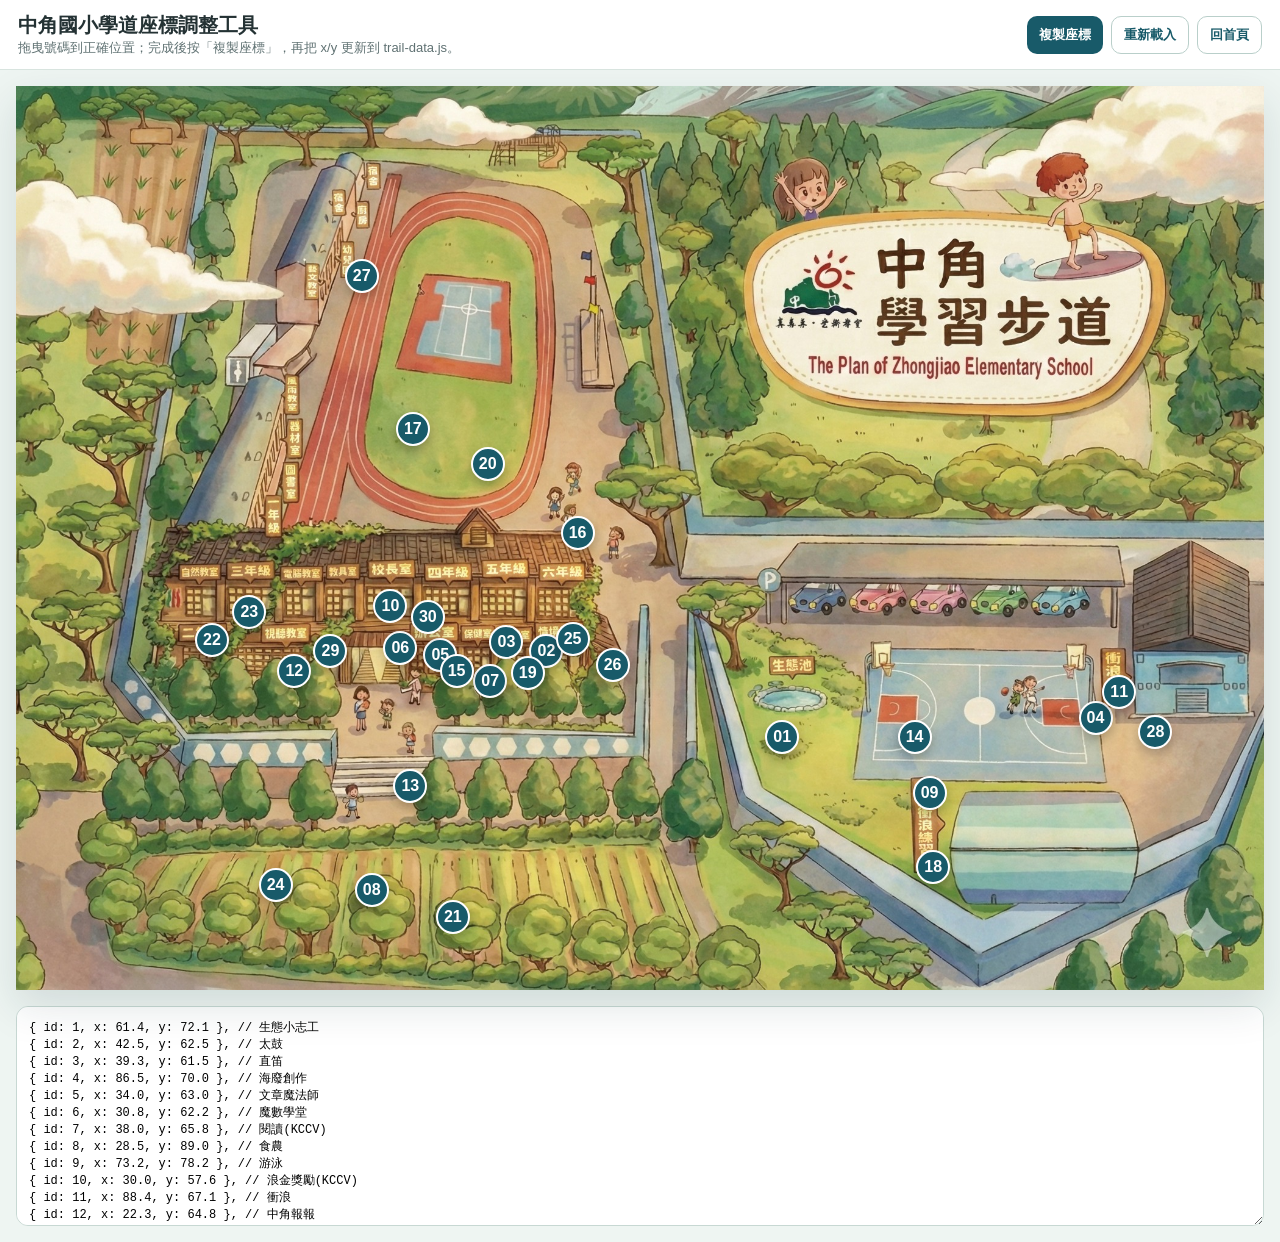
==== position-editor.html @ c11251f6 "Add files via upload" ====
<!doctype html>
<html lang="zh-Hant">
<head>
  <meta charset="utf-8" />
  <meta name="viewport" content="width=device-width, initial-scale=1" />
  <title>學道座標調整工具｜中角國小</title>
  <style>
    *{box-sizing:border-box} body{margin:0;font-family:"PingFang TC","Microsoft JhengHei",sans-serif;background:#eef5f2;color:#243234}
    header{position:sticky;top:0;z-index:20;background:#fff;padding:12px 18px;border-bottom:1px solid #d8e4df;display:flex;gap:12px;align-items:center;justify-content:space-between;flex-wrap:wrap}
    h1{font-size:20px;margin:0}.note{font-size:13px;color:#607273}.actions{display:flex;gap:8px}
    button{border:0;border-radius:10px;padding:9px 12px;background:#185a69;color:#fff;font-weight:700;cursor:pointer}button.alt{background:#fff;color:#185a69;border:1px solid #b9cfca}
    .wrap{padding:16px}.map{position:relative;width:min(1400px,100%);aspect-ratio:2047/1482;margin:auto;box-shadow:0 16px 40px #15343a22;background:#fff}
    .map img{width:100%;height:100%;display:block}.pin{position:absolute;transform:translate(-50%,-50%);width:34px;height:34px;border-radius:50%;border:2px solid #fff;background:#185a69;color:#fff;display:grid;place-items:center;font-weight:900;cursor:grab;box-shadow:0 5px 12px #0004;touch-action:none}.pin:active{cursor:grabbing;background:#d98b2b}
    textarea{width:min(1400px,100%);display:block;margin:16px auto 0;min-height:220px;border:1px solid #c7d8d3;border-radius:12px;padding:12px;font-family:ui-monospace,monospace;font-size:12px;background:#fff}
  </style>
</head>
<body>
<header>
  <div><h1>中角國小學道座標調整工具</h1><div class="note">拖曳號碼到正確位置；完成後按「複製座標」，再把 x/y 更新到 trail-data.js。</div></div>
  <div class="actions"><button id="copyBtn">複製座標</button><button id="resetBtn" class="alt">重新載入</button><a href="index.html"><button class="alt">回首頁</button></a></div>
</header>
<div class="wrap">
  <div id="map" class="map"><img src="assets/campus-map.jpg" alt="校園地圖"><div id="pins"></div></div>
  <textarea id="output" aria-label="座標輸出"></textarea>
</div>
<script src="trail-data.js"></script>
<script>
const map=document.getElementById('map'), pins=document.getElementById('pins'), output=document.getElementById('output');
const local=window.TRAILS.map(t=>({...t}));
function renderOut(){output.value=local.map(t=>`{ id: ${t.id}, x: ${t.x.toFixed(1)}, y: ${t.y.toFixed(1)} }, // ${t.name}`).join('\n')}
local.forEach(t=>{const p=document.createElement('div');p.className='pin';p.textContent=String(t.id).padStart(2,'0');p.style.left=t.x+'%';p.style.top=t.y+'%';p.title=t.name;p.dataset.id=t.id;p.addEventListener('pointerdown',e=>{p.setPointerCapture(e.pointerId);const move=ev=>{const r=map.getBoundingClientRect();let x=(ev.clientX-r.left)/r.width*100,y=(ev.clientY-r.top)/r.height*100;x=Math.max(0,Math.min(100,x));y=Math.max(0,Math.min(100,y));t.x=x;t.y=y;p.style.left=x+'%';p.style.top=y+'%';renderOut()};const up=ev=>{p.releasePointerCapture(ev.pointerId);p.removeEventListener('pointermove',move);p.removeEventListener('pointerup',up)};p.addEventListener('pointermove',move);p.addEventListener('pointerup',up)});pins.appendChild(p)});renderOut();
document.getElementById('copyBtn').onclick=async()=>{renderOut();await navigator.clipboard.writeText(output.value);document.getElementById('copyBtn').textContent='已複製 ✓';setTimeout(()=>document.getElementById('copyBtn').textContent='複製座標',1400)};
document.getElementById('resetBtn').onclick=()=>location.reload();
</script>
</body>
</html>
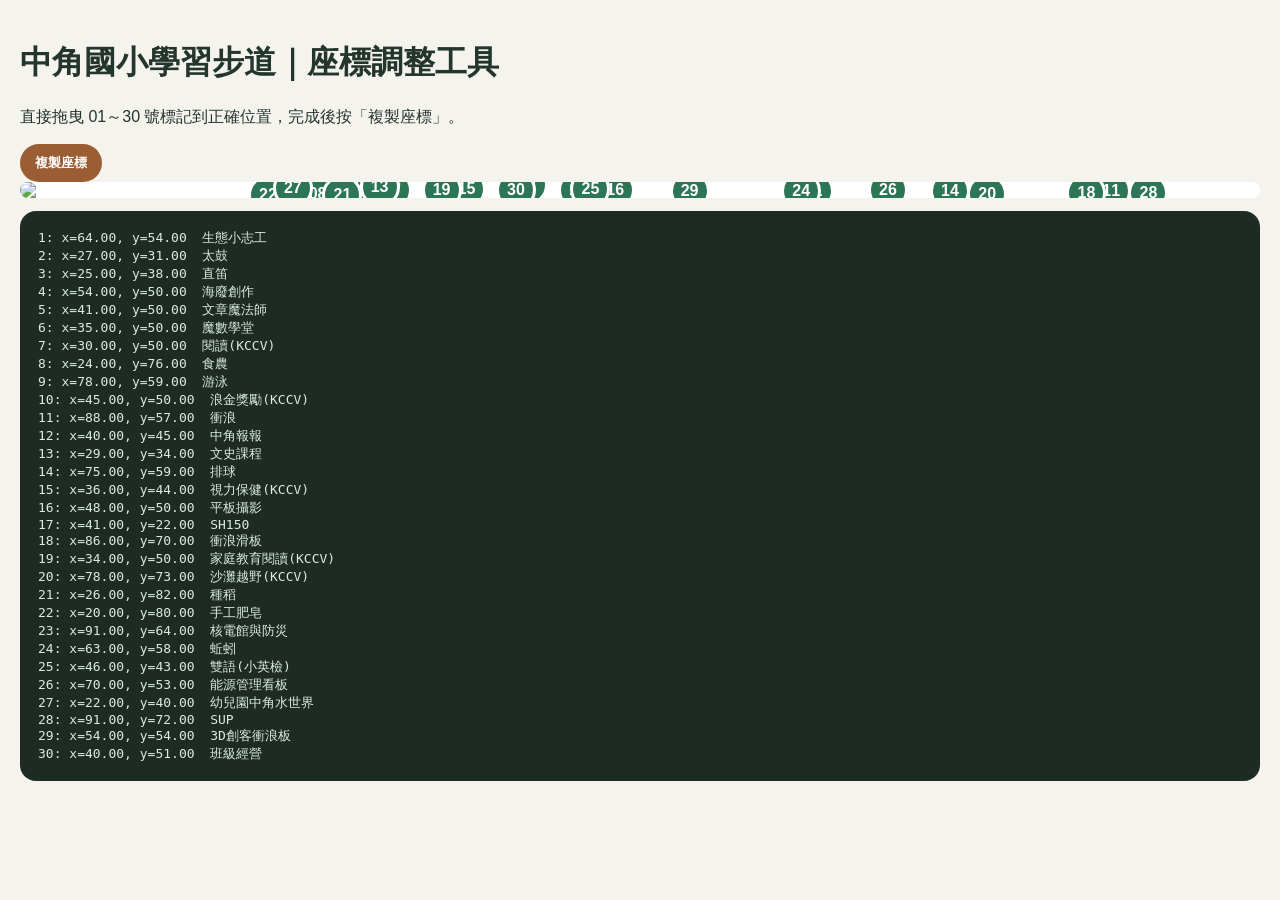
==== commit 80a942f1: "Add files via upload" ====
--- a/position-editor.html
+++ b/position-editor.html
@@ -1,36 +1,31 @@
 <!doctype html>
 <html lang="zh-Hant">
-<head>
-  <meta charset="utf-8" />
-  <meta name="viewport" content="width=device-width, initial-scale=1" />
-  <title>學道座標調整工具｜中角國小</title>
-  <style>
-    *{box-sizing:border-box} body{margin:0;font-family:"PingFang TC","Microsoft JhengHei",sans-serif;background:#eef5f2;color:#243234}
-    header{position:sticky;top:0;z-index:20;background:#fff;padding:12px 18px;border-bottom:1px solid #d8e4df;display:flex;gap:12px;align-items:center;justify-content:space-between;flex-wrap:wrap}
-    h1{font-size:20px;margin:0}.note{font-size:13px;color:#607273}.actions{display:flex;gap:8px}
-    button{border:0;border-radius:10px;padding:9px 12px;background:#185a69;color:#fff;font-weight:700;cursor:pointer}button.alt{background:#fff;color:#185a69;border:1px solid #b9cfca}
-    .wrap{padding:16px}.map{position:relative;width:min(1400px,100%);aspect-ratio:2047/1482;margin:auto;box-shadow:0 16px 40px #15343a22;background:#fff}
-    .map img{width:100%;height:100%;display:block}.pin{position:absolute;transform:translate(-50%,-50%);width:34px;height:34px;border-radius:50%;border:2px solid #fff;background:#185a69;color:#fff;display:grid;place-items:center;font-weight:900;cursor:grab;box-shadow:0 5px 12px #0004;touch-action:none}.pin:active{cursor:grabbing;background:#d98b2b}
-    textarea{width:min(1400px,100%);display:block;margin:16px auto 0;min-height:220px;border:1px solid #c7d8d3;border-radius:12px;padding:12px;font-family:ui-monospace,monospace;font-size:12px;background:#fff}
-  </style>
-</head>
-<body>
-<header>
-  <div><h1>中角國小學道座標調整工具</h1><div class="note">拖曳號碼到正確位置；完成後按「複製座標」，再把 x/y 更新到 trail-data.js。</div></div>
-  <div class="actions"><button id="copyBtn">複製座標</button><button id="resetBtn" class="alt">重新載入</button><a href="index.html"><button class="alt">回首頁</button></a></div>
-</header>
-<div class="wrap">
-  <div id="map" class="map"><img src="assets/campus-map.jpg" alt="校園地圖"><div id="pins"></div></div>
-  <textarea id="output" aria-label="座標輸出"></textarea>
-</div>
+<head><meta charset="utf-8"><meta name="viewport" content="width=device-width,initial-scale=1">
+<title>學道座標調整工具</title>
+<style>
+body{font-family:"Microsoft JhengHei",sans-serif;margin:0;background:#f4f3ed;color:#24352c}
+main{max-width:1500px;margin:auto;padding:20px}
+.stage{position:relative;line-height:0;overflow:auto;background:white;border-radius:18px}
+.stage img{display:block;width:100%;min-width:760px}
+.markers{position:absolute;inset:0;min-width:760px}
+.m{position:absolute;transform:translate(-50%,-50%);width:34px;height:34px;border:3px solid #fff;border-radius:50%;background:#2d7557;color:#fff;font-weight:900;display:grid;place-items:center;cursor:grab;line-height:1}
+pre{white-space:pre-wrap;background:#1d2b24;color:#d9eadf;padding:18px;border-radius:16px}
+button{padding:10px 15px;border-radius:999px;border:0;background:#9a5d34;color:#fff;font-weight:800}
+</style></head>
+<body><main><h1>中角國小學習步道｜座標調整工具</h1>
+<p>直接拖曳 01～30 號標記到正確位置，完成後按「複製座標」。</p>
+<button id="copy">複製座標</button>
+<div class="stage"><img id="map" src="assets/中角學習步道圖(文字)正確.jpg"><div class="markers" id="markers"></div></div>
+<pre id="out"></pre></main>
 <script src="trail-data.js"></script>
 <script>
-const map=document.getElementById('map'), pins=document.getElementById('pins'), output=document.getElementById('output');
-const local=window.TRAILS.map(t=>({...t}));
-function renderOut(){output.value=local.map(t=>`{ id: ${t.id}, x: ${t.x.toFixed(1)}, y: ${t.y.toFixed(1)} }, // ${t.name}`).join('\n')}
-local.forEach(t=>{const p=document.createElement('div');p.className='pin';p.textContent=String(t.id).padStart(2,'0');p.style.left=t.x+'%';p.style.top=t.y+'%';p.title=t.name;p.dataset.id=t.id;p.addEventListener('pointerdown',e=>{p.setPointerCapture(e.pointerId);const move=ev=>{const r=map.getBoundingClientRect();let x=(ev.clientX-r.left)/r.width*100,y=(ev.clientY-r.top)/r.height*100;x=Math.max(0,Math.min(100,x));y=Math.max(0,Math.min(100,y));t.x=x;t.y=y;p.style.left=x+'%';p.style.top=y+'%';renderOut()};const up=ev=>{p.releasePointerCapture(ev.pointerId);p.removeEventListener('pointermove',move);p.removeEventListener('pointerup',up)};p.addEventListener('pointermove',move);p.addEventListener('pointerup',up)});pins.appendChild(p)});renderOut();
-document.getElementById('copyBtn').onclick=async()=>{renderOut();await navigator.clipboard.writeText(output.value);document.getElementById('copyBtn').textContent='已複製 ✓';setTimeout(()=>document.getElementById('copyBtn').textContent='複製座標',1400)};
-document.getElementById('resetBtn').onclick=()=>location.reload();
-</script>
-</body>
-</html>
+const data=JSON.parse(JSON.stringify(window.TRAILS)); const box=document.getElementById('markers'); const out=document.getElementById('out');
+function refresh(){out.textContent=data.map(t=>`${t.id}: x=${t.x.toFixed(2)}, y=${t.y.toFixed(2)}  ${t.title}`).join('\n')}
+data.forEach(t=>{const e=document.createElement('div');e.className='m';e.textContent=String(t.id).padStart(2,'0');e.style.left=t.x+'%';e.style.top=t.y+'%';box.appendChild(e);
+let drag=false;
+e.addEventListener('pointerdown',ev=>{drag=true;e.setPointerCapture(ev.pointerId)});
+e.addEventListener('pointermove',ev=>{if(!drag)return;const r=box.getBoundingClientRect();t.x=Math.max(0,Math.min(100,(ev.clientX-r.left)/r.width*100));t.y=Math.max(0,Math.min(100,(ev.clientY-r.top)/r.height*100));e.style.left=t.x+'%';e.style.top=t.y+'%';refresh()});
+e.addEventListener('pointerup',()=>drag=false)});
+document.getElementById('copy').onclick=()=>navigator.clipboard.writeText(out.textContent);
+refresh();
+</script></body></html>
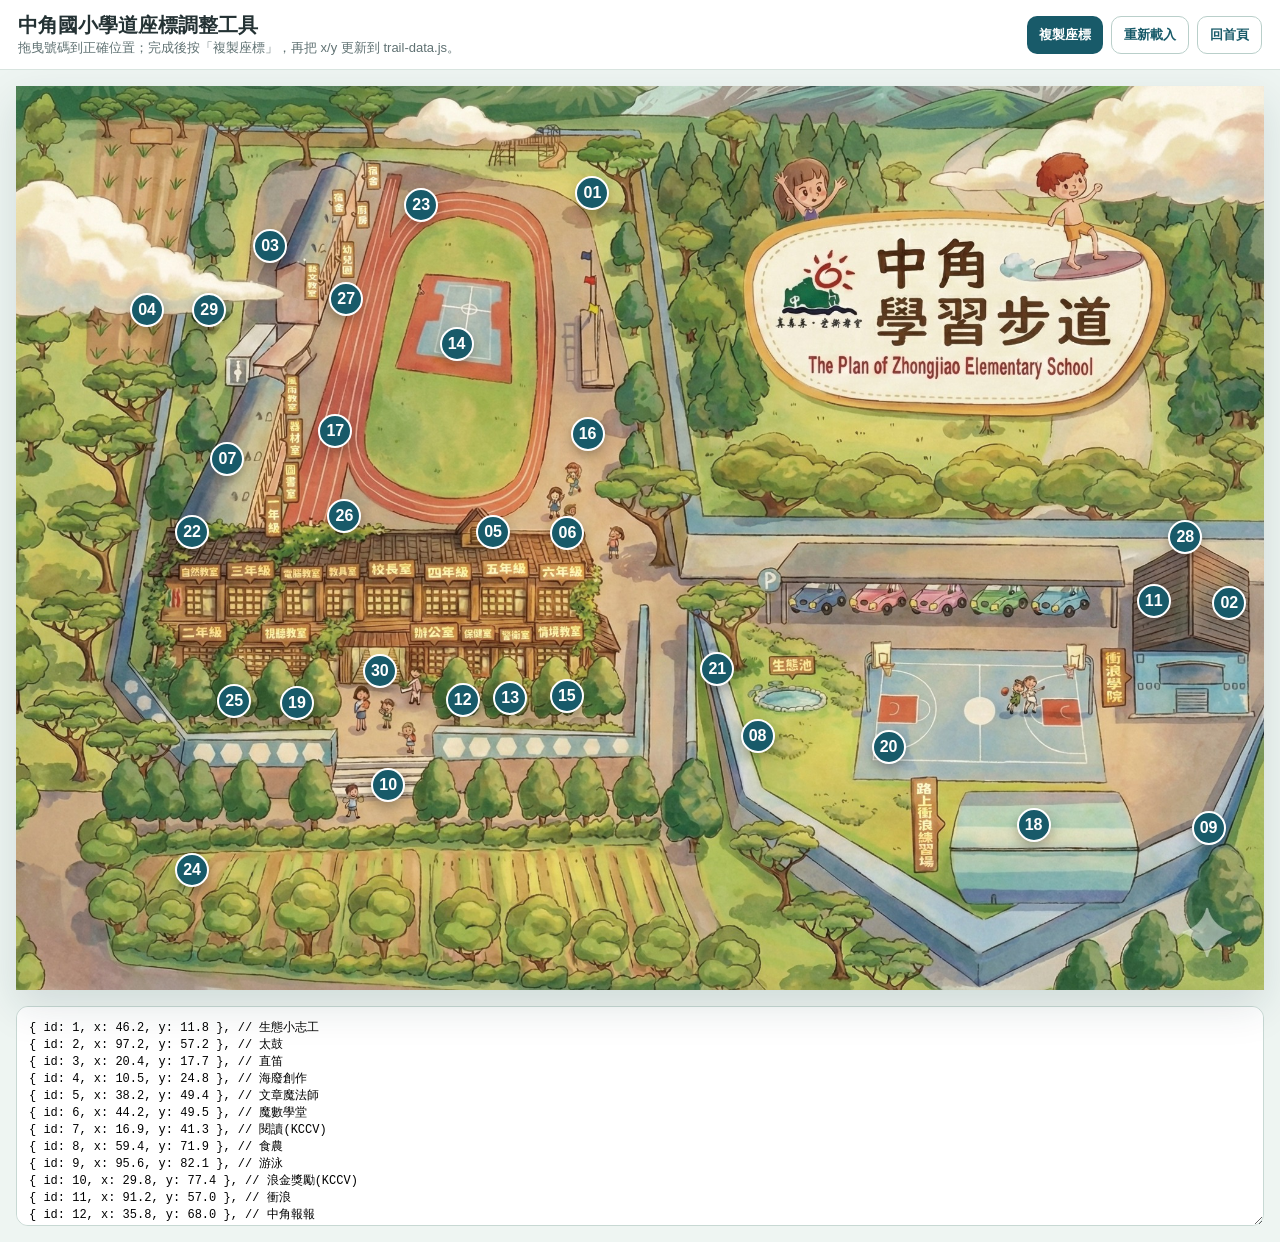
==== commit 7ce4a73b: "Add files via upload" ====
--- a/position-editor.html
+++ b/position-editor.html
@@ -1,31 +1,36 @@
 <!doctype html>
 <html lang="zh-Hant">
-<head><meta charset="utf-8"><meta name="viewport" content="width=device-width,initial-scale=1">
-<title>學道座標調整工具</title>
-<style>
-body{font-family:"Microsoft JhengHei",sans-serif;margin:0;background:#f4f3ed;color:#24352c}
-main{max-width:1500px;margin:auto;padding:20px}
-.stage{position:relative;line-height:0;overflow:auto;background:white;border-radius:18px}
-.stage img{display:block;width:100%;min-width:760px}
-.markers{position:absolute;inset:0;min-width:760px}
-.m{position:absolute;transform:translate(-50%,-50%);width:34px;height:34px;border:3px solid #fff;border-radius:50%;background:#2d7557;color:#fff;font-weight:900;display:grid;place-items:center;cursor:grab;line-height:1}
-pre{white-space:pre-wrap;background:#1d2b24;color:#d9eadf;padding:18px;border-radius:16px}
-button{padding:10px 15px;border-radius:999px;border:0;background:#9a5d34;color:#fff;font-weight:800}
-</style></head>
-<body><main><h1>中角國小學習步道｜座標調整工具</h1>
-<p>直接拖曳 01～30 號標記到正確位置，完成後按「複製座標」。</p>
-<button id="copy">複製座標</button>
-<div class="stage"><img id="map" src="assets/中角學習步道圖(文字)正確.jpg"><div class="markers" id="markers"></div></div>
-<pre id="out"></pre></main>
+<head>
+  <meta charset="utf-8" />
+  <meta name="viewport" content="width=device-width, initial-scale=1" />
+  <title>學道座標調整工具｜中角國小</title>
+  <style>
+    *{box-sizing:border-box} body{margin:0;font-family:"PingFang TC","Microsoft JhengHei",sans-serif;background:#eef5f2;color:#243234}
+    header{position:sticky;top:0;z-index:20;background:#fff;padding:12px 18px;border-bottom:1px solid #d8e4df;display:flex;gap:12px;align-items:center;justify-content:space-between;flex-wrap:wrap}
+    h1{font-size:20px;margin:0}.note{font-size:13px;color:#607273}.actions{display:flex;gap:8px}
+    button{border:0;border-radius:10px;padding:9px 12px;background:#185a69;color:#fff;font-weight:700;cursor:pointer}button.alt{background:#fff;color:#185a69;border:1px solid #b9cfca}
+    .wrap{padding:16px}.map{position:relative;width:min(1400px,100%);aspect-ratio:2047/1482;margin:auto;box-shadow:0 16px 40px #15343a22;background:#fff}
+    .map img{width:100%;height:100%;display:block}.pin{position:absolute;transform:translate(-50%,-50%);width:34px;height:34px;border-radius:50%;border:2px solid #fff;background:#185a69;color:#fff;display:grid;place-items:center;font-weight:900;cursor:grab;box-shadow:0 5px 12px #0004;touch-action:none}.pin:active{cursor:grabbing;background:#d98b2b}
+    textarea{width:min(1400px,100%);display:block;margin:16px auto 0;min-height:220px;border:1px solid #c7d8d3;border-radius:12px;padding:12px;font-family:ui-monospace,monospace;font-size:12px;background:#fff}
+  </style>
+</head>
+<body>
+<header>
+  <div><h1>中角國小學道座標調整工具</h1><div class="note">拖曳號碼到正確位置；完成後按「複製座標」，再把 x/y 更新到 trail-data.js。</div></div>
+  <div class="actions"><button id="copyBtn">複製座標</button><button id="resetBtn" class="alt">重新載入</button><a href="index.html"><button class="alt">回首頁</button></a></div>
+</header>
+<div class="wrap">
+  <div id="map" class="map"><img src="assets/campus-map.jpg" alt="校園地圖"><div id="pins"></div></div>
+  <textarea id="output" aria-label="座標輸出"></textarea>
+</div>
 <script src="trail-data.js"></script>
 <script>
-const data=JSON.parse(JSON.stringify(window.TRAILS)); const box=document.getElementById('markers'); const out=document.getElementById('out');
-function refresh(){out.textContent=data.map(t=>`${t.id}: x=${t.x.toFixed(2)}, y=${t.y.toFixed(2)}  ${t.title}`).join('\n')}
-data.forEach(t=>{const e=document.createElement('div');e.className='m';e.textContent=String(t.id).padStart(2,'0');e.style.left=t.x+'%';e.style.top=t.y+'%';box.appendChild(e);
-let drag=false;
-e.addEventListener('pointerdown',ev=>{drag=true;e.setPointerCapture(ev.pointerId)});
-e.addEventListener('pointermove',ev=>{if(!drag)return;const r=box.getBoundingClientRect();t.x=Math.max(0,Math.min(100,(ev.clientX-r.left)/r.width*100));t.y=Math.max(0,Math.min(100,(ev.clientY-r.top)/r.height*100));e.style.left=t.x+'%';e.style.top=t.y+'%';refresh()});
-e.addEventListener('pointerup',()=>drag=false)});
-document.getElementById('copy').onclick=()=>navigator.clipboard.writeText(out.textContent);
-refresh();
-</script></body></html>+const map=document.getElementById('map'), pins=document.getElementById('pins'), output=document.getElementById('output');
+const local=window.TRAILS.map(t=>({...t}));
+function renderOut(){output.value=local.map(t=>`{ id: ${t.id}, x: ${t.x.toFixed(1)}, y: ${t.y.toFixed(1)} }, // ${t.name}`).join('\n')}
+local.forEach(t=>{const p=document.createElement('div');p.className='pin';p.textContent=String(t.id).padStart(2,'0');p.style.left=t.x+'%';p.style.top=t.y+'%';p.title=t.name;p.dataset.id=t.id;p.addEventListener('pointerdown',e=>{p.setPointerCapture(e.pointerId);const move=ev=>{const r=map.getBoundingClientRect();let x=(ev.clientX-r.left)/r.width*100,y=(ev.clientY-r.top)/r.height*100;x=Math.max(0,Math.min(100,x));y=Math.max(0,Math.min(100,y));t.x=x;t.y=y;p.style.left=x+'%';p.style.top=y+'%';renderOut()};const up=ev=>{p.releasePointerCapture(ev.pointerId);p.removeEventListener('pointermove',move);p.removeEventListener('pointerup',up)};p.addEventListener('pointermove',move);p.addEventListener('pointerup',up)});pins.appendChild(p)});renderOut();
+document.getElementById('copyBtn').onclick=async()=>{renderOut();await navigator.clipboard.writeText(output.value);document.getElementById('copyBtn').textContent='已複製 ✓';setTimeout(()=>document.getElementById('copyBtn').textContent='複製座標',1400)};
+document.getElementById('resetBtn').onclick=()=>location.reload();
+</script>
+</body>
+</html>
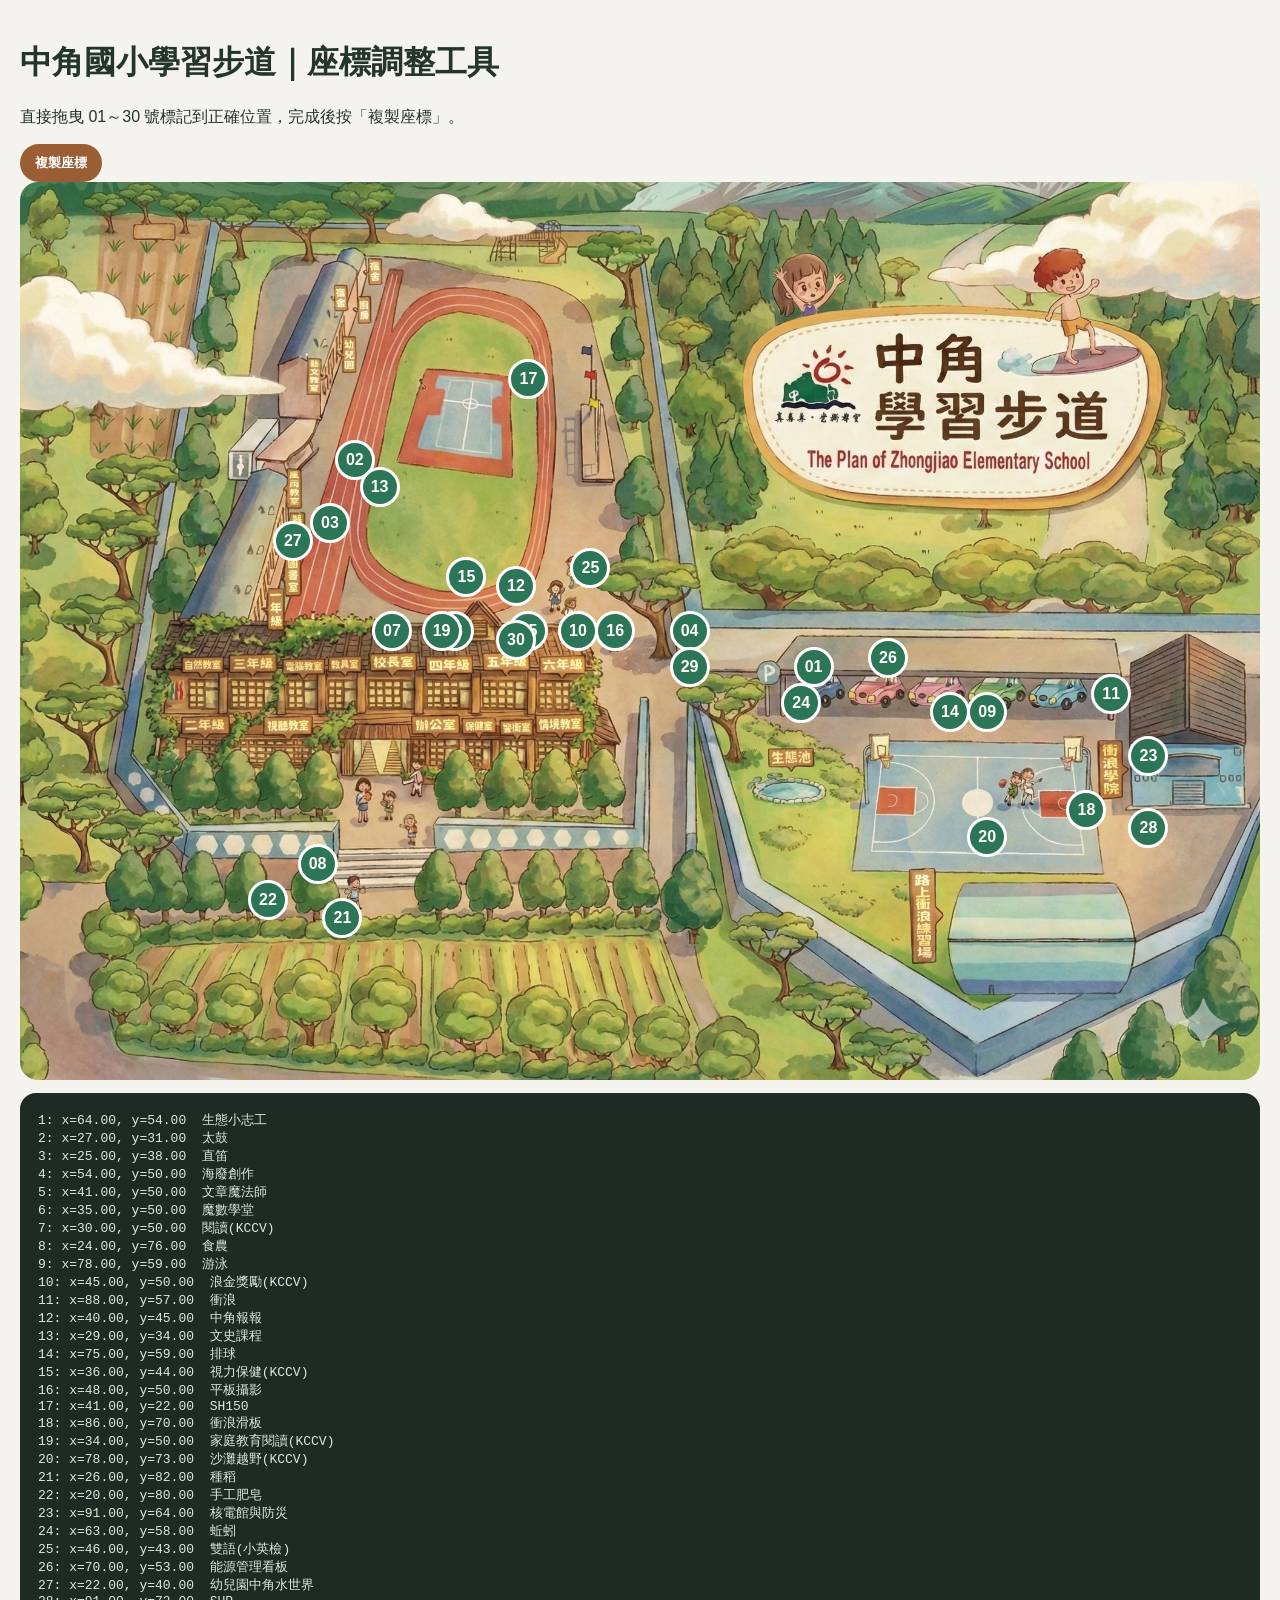
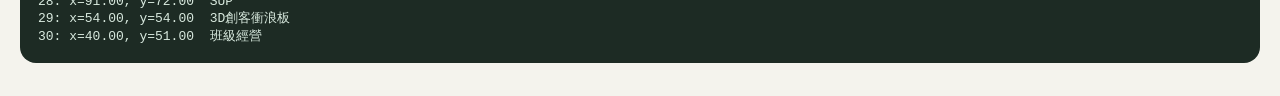
==== commit 25677c2a: "Add files via upload" ====
--- a/position-editor.html
+++ b/position-editor.html
@@ -1,36 +1,31 @@
 <!doctype html>
 <html lang="zh-Hant">
-<head>
-  <meta charset="utf-8" />
-  <meta name="viewport" content="width=device-width, initial-scale=1" />
-  <title>學道座標調整工具｜中角國小</title>
-  <style>
-    *{box-sizing:border-box} body{margin:0;font-family:"PingFang TC","Microsoft JhengHei",sans-serif;background:#eef5f2;color:#243234}
-    header{position:sticky;top:0;z-index:20;background:#fff;padding:12px 18px;border-bottom:1px solid #d8e4df;display:flex;gap:12px;align-items:center;justify-content:space-between;flex-wrap:wrap}
-    h1{font-size:20px;margin:0}.note{font-size:13px;color:#607273}.actions{display:flex;gap:8px}
-    button{border:0;border-radius:10px;padding:9px 12px;background:#185a69;color:#fff;font-weight:700;cursor:pointer}button.alt{background:#fff;color:#185a69;border:1px solid #b9cfca}
-    .wrap{padding:16px}.map{position:relative;width:min(1400px,100%);aspect-ratio:2047/1482;margin:auto;box-shadow:0 16px 40px #15343a22;background:#fff}
-    .map img{width:100%;height:100%;display:block}.pin{position:absolute;transform:translate(-50%,-50%);width:34px;height:34px;border-radius:50%;border:2px solid #fff;background:#185a69;color:#fff;display:grid;place-items:center;font-weight:900;cursor:grab;box-shadow:0 5px 12px #0004;touch-action:none}.pin:active{cursor:grabbing;background:#d98b2b}
-    textarea{width:min(1400px,100%);display:block;margin:16px auto 0;min-height:220px;border:1px solid #c7d8d3;border-radius:12px;padding:12px;font-family:ui-monospace,monospace;font-size:12px;background:#fff}
-  </style>
-</head>
-<body>
-<header>
-  <div><h1>中角國小學道座標調整工具</h1><div class="note">拖曳號碼到正確位置；完成後按「複製座標」，再把 x/y 更新到 trail-data.js。</div></div>
-  <div class="actions"><button id="copyBtn">複製座標</button><button id="resetBtn" class="alt">重新載入</button><a href="index.html"><button class="alt">回首頁</button></a></div>
-</header>
-<div class="wrap">
-  <div id="map" class="map"><img src="assets/campus-map.jpg" alt="校園地圖"><div id="pins"></div></div>
-  <textarea id="output" aria-label="座標輸出"></textarea>
-</div>
+<head><meta charset="utf-8"><meta name="viewport" content="width=device-width,initial-scale=1">
+<title>學道座標調整工具</title>
+<style>
+body{font-family:"Microsoft JhengHei",sans-serif;margin:0;background:#f4f3ed;color:#24352c}
+main{max-width:1500px;margin:auto;padding:20px}
+.stage{position:relative;line-height:0;overflow:auto;background:white;border-radius:18px}
+.stage img{display:block;width:100%;min-width:760px}
+.markers{position:absolute;inset:0;min-width:760px}
+.m{position:absolute;transform:translate(-50%,-50%);width:34px;height:34px;border:3px solid #fff;border-radius:50%;background:#2d7557;color:#fff;font-weight:900;display:grid;place-items:center;cursor:grab;line-height:1}
+pre{white-space:pre-wrap;background:#1d2b24;color:#d9eadf;padding:18px;border-radius:16px}
+button{padding:10px 15px;border-radius:999px;border:0;background:#9a5d34;color:#fff;font-weight:800}
+</style></head>
+<body><main><h1>中角國小學習步道｜座標調整工具</h1>
+<p>直接拖曳 01～30 號標記到正確位置，完成後按「複製座標」。</p>
+<button id="copy">複製座標</button>
+<div class="stage"><img id="map" src="assets/中角學習步道圖(文字).jpg"><div class="markers" id="markers"></div></div>
+<pre id="out"></pre></main>
 <script src="trail-data.js"></script>
 <script>
-const map=document.getElementById('map'), pins=document.getElementById('pins'), output=document.getElementById('output');
-const local=window.TRAILS.map(t=>({...t}));
-function renderOut(){output.value=local.map(t=>`{ id: ${t.id}, x: ${t.x.toFixed(1)}, y: ${t.y.toFixed(1)} }, // ${t.name}`).join('\n')}
-local.forEach(t=>{const p=document.createElement('div');p.className='pin';p.textContent=String(t.id).padStart(2,'0');p.style.left=t.x+'%';p.style.top=t.y+'%';p.title=t.name;p.dataset.id=t.id;p.addEventListener('pointerdown',e=>{p.setPointerCapture(e.pointerId);const move=ev=>{const r=map.getBoundingClientRect();let x=(ev.clientX-r.left)/r.width*100,y=(ev.clientY-r.top)/r.height*100;x=Math.max(0,Math.min(100,x));y=Math.max(0,Math.min(100,y));t.x=x;t.y=y;p.style.left=x+'%';p.style.top=y+'%';renderOut()};const up=ev=>{p.releasePointerCapture(ev.pointerId);p.removeEventListener('pointermove',move);p.removeEventListener('pointerup',up)};p.addEventListener('pointermove',move);p.addEventListener('pointerup',up)});pins.appendChild(p)});renderOut();
-document.getElementById('copyBtn').onclick=async()=>{renderOut();await navigator.clipboard.writeText(output.value);document.getElementById('copyBtn').textContent='已複製 ✓';setTimeout(()=>document.getElementById('copyBtn').textContent='複製座標',1400)};
-document.getElementById('resetBtn').onclick=()=>location.reload();
-</script>
-</body>
-</html>
+const data=JSON.parse(JSON.stringify(window.TRAILS)); const box=document.getElementById('markers'); const out=document.getElementById('out');
+function refresh(){out.textContent=data.map(t=>`${t.id}: x=${t.x.toFixed(2)}, y=${t.y.toFixed(2)}  ${t.title}`).join('\n')}
+data.forEach(t=>{const e=document.createElement('div');e.className='m';e.textContent=String(t.id).padStart(2,'0');e.style.left=t.x+'%';e.style.top=t.y+'%';box.appendChild(e);
+let drag=false;
+e.addEventListener('pointerdown',ev=>{drag=true;e.setPointerCapture(ev.pointerId)});
+e.addEventListener('pointermove',ev=>{if(!drag)return;const r=box.getBoundingClientRect();t.x=Math.max(0,Math.min(100,(ev.clientX-r.left)/r.width*100));t.y=Math.max(0,Math.min(100,(ev.clientY-r.top)/r.height*100));e.style.left=t.x+'%';e.style.top=t.y+'%';refresh()});
+e.addEventListener('pointerup',()=>drag=false)});
+document.getElementById('copy').onclick=()=>navigator.clipboard.writeText(out.textContent);
+refresh();
+</script></body></html>
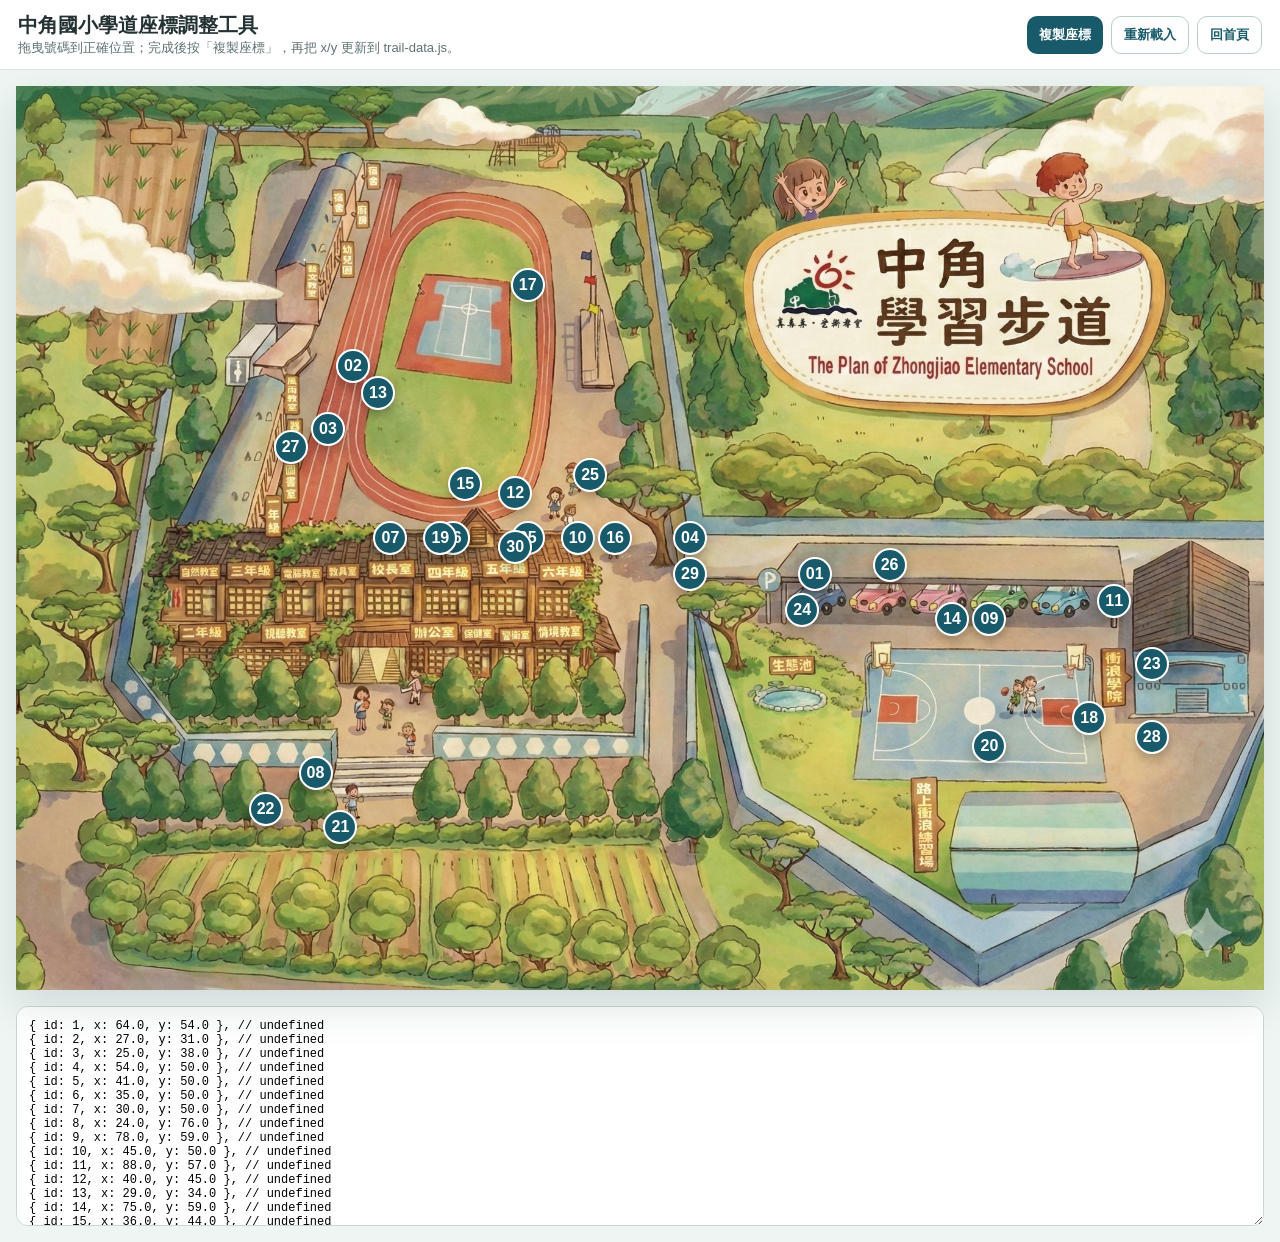
==== commit e87a4c61: "Add files via upload" ====
--- a/position-editor.html
+++ b/position-editor.html
@@ -1,31 +1,36 @@
 <!doctype html>
 <html lang="zh-Hant">
-<head><meta charset="utf-8"><meta name="viewport" content="width=device-width,initial-scale=1">
-<title>學道座標調整工具</title>
-<style>
-body{font-family:"Microsoft JhengHei",sans-serif;margin:0;background:#f4f3ed;color:#24352c}
-main{max-width:1500px;margin:auto;padding:20px}
-.stage{position:relative;line-height:0;overflow:auto;background:white;border-radius:18px}
-.stage img{display:block;width:100%;min-width:760px}
-.markers{position:absolute;inset:0;min-width:760px}
-.m{position:absolute;transform:translate(-50%,-50%);width:34px;height:34px;border:3px solid #fff;border-radius:50%;background:#2d7557;color:#fff;font-weight:900;display:grid;place-items:center;cursor:grab;line-height:1}
-pre{white-space:pre-wrap;background:#1d2b24;color:#d9eadf;padding:18px;border-radius:16px}
-button{padding:10px 15px;border-radius:999px;border:0;background:#9a5d34;color:#fff;font-weight:800}
-</style></head>
-<body><main><h1>中角國小學習步道｜座標調整工具</h1>
-<p>直接拖曳 01～30 號標記到正確位置，完成後按「複製座標」。</p>
-<button id="copy">複製座標</button>
-<div class="stage"><img id="map" src="assets/中角學習步道圖(文字).jpg"><div class="markers" id="markers"></div></div>
-<pre id="out"></pre></main>
+<head>
+  <meta charset="utf-8" />
+  <meta name="viewport" content="width=device-width, initial-scale=1" />
+  <title>學道座標調整工具｜中角國小</title>
+  <style>
+    *{box-sizing:border-box} body{margin:0;font-family:"PingFang TC","Microsoft JhengHei",sans-serif;background:#eef5f2;color:#243234}
+    header{position:sticky;top:0;z-index:20;background:#fff;padding:12px 18px;border-bottom:1px solid #d8e4df;display:flex;gap:12px;align-items:center;justify-content:space-between;flex-wrap:wrap}
+    h1{font-size:20px;margin:0}.note{font-size:13px;color:#607273}.actions{display:flex;gap:8px}
+    button{border:0;border-radius:10px;padding:9px 12px;background:#185a69;color:#fff;font-weight:700;cursor:pointer}button.alt{background:#fff;color:#185a69;border:1px solid #b9cfca}
+    .wrap{padding:16px}.map{position:relative;width:min(1400px,100%);aspect-ratio:2047/1482;margin:auto;box-shadow:0 16px 40px #15343a22;background:#fff}
+    .map img{width:100%;height:100%;display:block}.pin{position:absolute;transform:translate(-50%,-50%);width:34px;height:34px;border-radius:50%;border:2px solid #fff;background:#185a69;color:#fff;display:grid;place-items:center;font-weight:900;cursor:grab;box-shadow:0 5px 12px #0004;touch-action:none}.pin:active{cursor:grabbing;background:#d98b2b}
+    textarea{width:min(1400px,100%);display:block;margin:16px auto 0;min-height:220px;border:1px solid #c7d8d3;border-radius:12px;padding:12px;font-family:ui-monospace,monospace;font-size:12px;background:#fff}
+  </style>
+</head>
+<body>
+<header>
+  <div><h1>中角國小學道座標調整工具</h1><div class="note">拖曳號碼到正確位置；完成後按「複製座標」，再把 x/y 更新到 trail-data.js。</div></div>
+  <div class="actions"><button id="copyBtn">複製座標</button><button id="resetBtn" class="alt">重新載入</button><a href="index.html"><button class="alt">回首頁</button></a></div>
+</header>
+<div class="wrap">
+  <div id="map" class="map"><img src="assets/campus-map.jpg" alt="校園地圖"><div id="pins"></div></div>
+  <textarea id="output" aria-label="座標輸出"></textarea>
+</div>
 <script src="trail-data.js"></script>
 <script>
-const data=JSON.parse(JSON.stringify(window.TRAILS)); const box=document.getElementById('markers'); const out=document.getElementById('out');
-function refresh(){out.textContent=data.map(t=>`${t.id}: x=${t.x.toFixed(2)}, y=${t.y.toFixed(2)}  ${t.title}`).join('\n')}
-data.forEach(t=>{const e=document.createElement('div');e.className='m';e.textContent=String(t.id).padStart(2,'0');e.style.left=t.x+'%';e.style.top=t.y+'%';box.appendChild(e);
-let drag=false;
-e.addEventListener('pointerdown',ev=>{drag=true;e.setPointerCapture(ev.pointerId)});
-e.addEventListener('pointermove',ev=>{if(!drag)return;const r=box.getBoundingClientRect();t.x=Math.max(0,Math.min(100,(ev.clientX-r.left)/r.width*100));t.y=Math.max(0,Math.min(100,(ev.clientY-r.top)/r.height*100));e.style.left=t.x+'%';e.style.top=t.y+'%';refresh()});
-e.addEventListener('pointerup',()=>drag=false)});
-document.getElementById('copy').onclick=()=>navigator.clipboard.writeText(out.textContent);
-refresh();
-</script></body></html>+const map=document.getElementById('map'), pins=document.getElementById('pins'), output=document.getElementById('output');
+const local=window.TRAILS.map(t=>({...t}));
+function renderOut(){output.value=local.map(t=>`{ id: ${t.id}, x: ${t.x.toFixed(1)}, y: ${t.y.toFixed(1)} }, // ${t.name}`).join('\n')}
+local.forEach(t=>{const p=document.createElement('div');p.className='pin';p.textContent=String(t.id).padStart(2,'0');p.style.left=t.x+'%';p.style.top=t.y+'%';p.title=t.name;p.dataset.id=t.id;p.addEventListener('pointerdown',e=>{p.setPointerCapture(e.pointerId);const move=ev=>{const r=map.getBoundingClientRect();let x=(ev.clientX-r.left)/r.width*100,y=(ev.clientY-r.top)/r.height*100;x=Math.max(0,Math.min(100,x));y=Math.max(0,Math.min(100,y));t.x=x;t.y=y;p.style.left=x+'%';p.style.top=y+'%';renderOut()};const up=ev=>{p.releasePointerCapture(ev.pointerId);p.removeEventListener('pointermove',move);p.removeEventListener('pointerup',up)};p.addEventListener('pointermove',move);p.addEventListener('pointerup',up)});pins.appendChild(p)});renderOut();
+document.getElementById('copyBtn').onclick=async()=>{renderOut();await navigator.clipboard.writeText(output.value);document.getElementById('copyBtn').textContent='已複製 ✓';setTimeout(()=>document.getElementById('copyBtn').textContent='複製座標',1400)};
+document.getElementById('resetBtn').onclick=()=>location.reload();
+</script>
+</body>
+</html>
